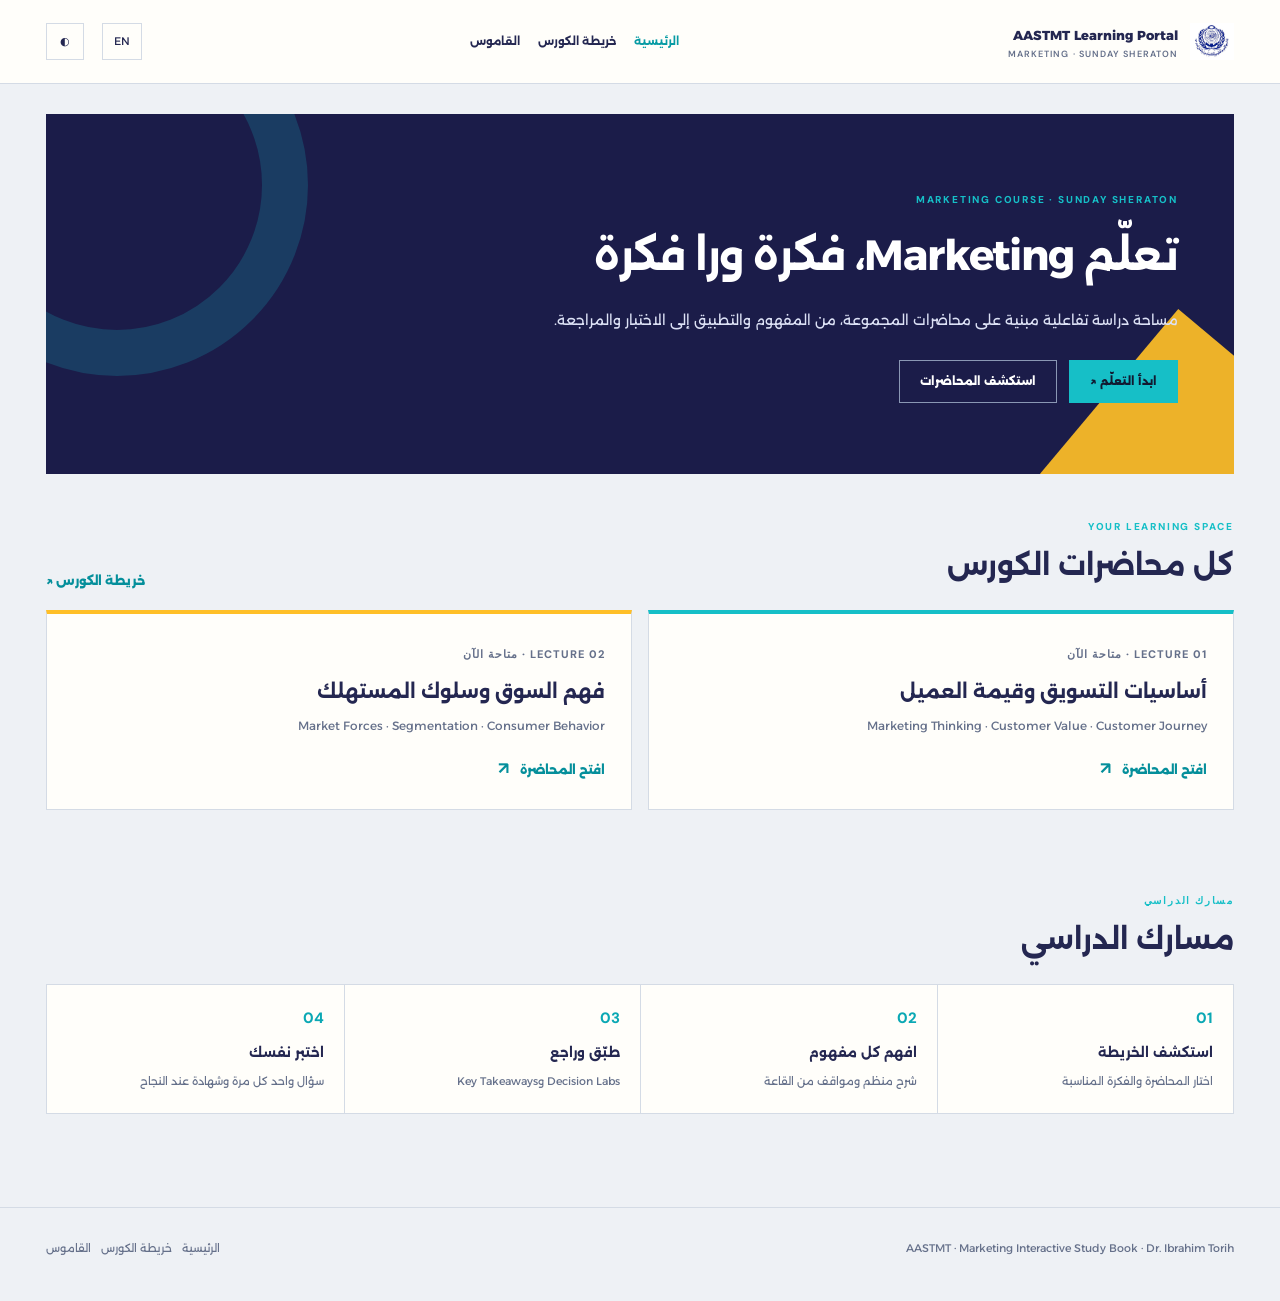
==== portal/index.html @ 1364eee6 "feat(portal): add independent home page" ====
<!doctype html>
<html lang="ar" dir="rtl"><head><meta charset="utf-8"><meta name="viewport" content="width=device-width,initial-scale=1"><meta name="theme-color" content="#26255f"><meta name="robots" content="noindex,nofollow"><meta name="description" content="AASTMT Marketing Interactive Learning Portal · Sunday Sheraton · Dr. Ibrahim Torih"><title>AASTMT Learning Portal · Sunday Sheraton</title><link rel="stylesheet" href="./assets/site.css"><link rel="icon" type="image/png" href="./../aastmt_round_logo.png"></head><body data-root="./" data-page="home"><a href="#main" class="sr-only">Skip to main content</a><div id="app"><main style="padding:45px">AASTMT Learning Portal</main></div><script defer src="./assets/site.js"></script></body></html>
---- portal/assets/site.css ----
@import url('https://fonts.googleapis.com/css2?family=Alexandria:wght@400;500;600;700;800&family=DM+Sans:wght@400;500;600;700;800&display=swap');
:root{--paper:#eef1f5;--surface:#fffefa;--ink:#242751;--muted:#65708a;--navy:#26255f;--deep:#1b1c49;--cyan:#16bfc7;--yellow:#ffbf27;--green:#7ad414;--red:#f83035;--border:#d4dbe5;--arabic:'Alexandria','IBM Plex Sans Arabic',Tahoma,sans-serif;--latin:'DM Sans','Avenir Next',Arial,sans-serif}
*{box-sizing:border-box}html{scroll-behavior:smooth}body{margin:0;background:var(--paper);color:var(--ink);font:400 14px/1.95 var(--arabic)}body[dir=ltr]{font-family:var(--latin);line-height:1.65}body.dark{--paper:#13172b;--surface:#202641;--ink:#f2f5ff;--muted:#c7cee2;--navy:#c5d1ff;--deep:#111529;--border:#405070}a{color:inherit;text-decoration:none}button{font:inherit}button,a{touch-action:manipulation}a:focus-visible,button:focus-visible{outline:3px solid var(--cyan);outline-offset:3px}.latin{font-family:var(--latin);letter-spacing:.06em}.shell{max-width:1260px;margin:auto;padding:0 36px}.site-header{position:sticky;top:0;z-index:20;background:var(--surface);border-bottom:1px solid var(--border)}.header-inner{min-height:83px;display:flex;align-items:center;justify-content:space-between;gap:18px}.mark{display:flex;align-items:center;gap:12px;font-weight:800;font-size:13px}.mark-symbol{width:42px;height:42px;display:grid;place-items:center;border:2px solid var(--navy);color:var(--navy);font:800 14px var(--latin)}.brand-sub{display:block;font:600 9px var(--latin);letter-spacing:.12em;color:var(--muted);line-height:1.4}.header-links,.tools{display:flex;align-items:center;gap:18px}.header-links a{font-weight:700;font-size:11px;transition:color .18s}.header-links a:hover,.header-links a[aria-current=page]{color:#079ba4}.tool{border:1px solid var(--border);background:transparent;color:var(--ink);cursor:pointer;padding:7px 11px;font-size:11px;min-width:38px}.eyebrow{font:800 10px var(--latin);letter-spacing:.18em;color:var(--cyan);text-transform:uppercase}.hero{background:var(--deep);color:white;position:relative;overflow:hidden;margin-top:30px;min-height:360px;display:flex;align-items:center}.hero:before{content:"";position:absolute;width:290px;height:290px;border:46px solid var(--cyan);border-radius:50%;left:-120px;top:-120px;opacity:.2}.hero:after{content:"";position:absolute;width:215px;height:215px;right:-65px;bottom:-94px;background:var(--yellow);transform:rotate(40deg);opacity:.92}.hero-body{position:relative;z-index:1;max-width:760px;padding:55px 56px}.hero h1{font-size:clamp(25px,3.3vw,45px);line-height:1.6;margin:10px 0 16px;letter-spacing:-.025em;color:white}.hero p{max-width:670px;color:#dce1f5;line-height:2.05;margin:0 0 25px}.btn{display:inline-flex;align-items:center;justify-content:center;min-height:43px;padding:10px 20px;background:var(--cyan);color:#111a31;font-weight:800;font-size:11px;border:1px solid var(--cyan);transition:transform .18s,background .18s}.btn:hover{transform:translateY(-2px);background:#61edf2}.btn.secondary{background:transparent;border-color:#8a97b4;color:white}.btn.secondary:hover{background:#303a62}.btn.small{min-height:38px;padding:7px 14px}.hero-actions{display:flex;gap:12px;flex-wrap:wrap}.section{padding:38px 0}.section-head{display:flex;align-items:end;justify-content:space-between;gap:15px;margin-bottom:17px}.section-head h2{font-size:clamp(19px,2.4vw,28px);line-height:1.55;margin:5px 0}.muted{color:var(--muted)}.grid{display:grid;grid-template-columns:repeat(2,minmax(0,1fr));gap:16px}.grid.three{grid-template-columns:repeat(3,minmax(0,1fr))}.tile{background:var(--surface);border:1px solid var(--border);border-top:4px solid var(--cyan);padding:26px;transition:transform .18s,border-color .18s}.tile:hover{transform:translateY(-3px);border-color:var(--cyan)}.tile h3{font-size:19px;line-height:1.55;margin:10px 0 8px}.tile p{color:var(--muted);margin:0 0 18px;font-size:12px}.tile .meta{font:800 11px var(--latin);letter-spacing:.09em;color:var(--muted)}.tile.l02{border-top-color:var(--yellow)}.tile.future{border-top-color:#c3cad5;opacity:.72}.tile.future:hover{transform:none;border-color:var(--border)}.text-link{font-size:12px;font-weight:800;color:#058f9b}.arrow{font:800 17px var(--latin);margin-inline-start:8px}.path{display:grid;grid-template-columns:repeat(4,1fr);gap:0;border:1px solid var(--border);background:var(--surface)}.path-step{padding:20px;border-inline-end:1px solid var(--border)}.path-step:last-child{border:0}.step-no{font:800 15px var(--latin);color:#0ba8b4}.path-step h3{margin:8px 0 6px;font-size:13px}.path-step p{margin:0;color:var(--muted);font-size:11px}.breadcrumbs{padding:20px 0;color:var(--muted);font-size:11px}.breadcrumbs a:hover{text-decoration:underline}.page-title{border-top:5px solid var(--cyan);padding:38px 45px;background:var(--surface);margin:14px 0 24px}.page-title h1{font-size:clamp(24px,3vw,34px);margin:9px 0}.page-title p{max-width:800px;color:var(--muted);margin:0}.paper{background:var(--surface);padding:26px 34px;border:1px solid var(--border)}.paper h2{font-size:19px;margin:0 0 12px}.units{margin:0;padding-inline-start:24px;display:grid;gap:12px}.units li{padding:7px 0;border-bottom:1px solid var(--border)}.back-link{font-size:12px;color:var(--muted);font-weight:700}.notice{padding:16px 20px;background:var(--surface);border-inline-start:4px solid var(--yellow);font-size:12px}.footer{border-top:1px solid var(--border);color:var(--muted);font-size:11px;padding:30px 0 42px;margin-top:55px}.footer-inner{display:flex;justify-content:space-between;gap:14px;flex-wrap:wrap}.utility{display:flex;gap:10px;flex-wrap:wrap}.utility a:hover{text-decoration:underline}.sr-only{position:absolute;width:1px;height:1px;overflow:hidden;clip:rect(0,0,0,0)}@media(max-width:800px){.shell{padding:0 22px}.header-links{display:none}.hero{min-height:320px}.hero-body{padding:38px 30px}.grid.three{grid-template-columns:repeat(2,minmax(0,1fr))}.path{grid-template-columns:repeat(2,1fr)}.path-step:nth-child(2){border-inline-end:0}.path-step:nth-child(-n+2){border-bottom:1px solid var(--border)}}@media(max-width:550px){.shell{padding:0 14px}.header-inner{min-height:71px}.mark-symbol{width:34px;height:34px}.brand-sub{font-size:8px}.tools{gap:5px}.hero{margin-top:12px;min-height:390px}.hero:after{width:110px;height:110px;right:-65px;bottom:-55px}.hero-body{padding:32px 22px}.hero h1{font-size:26px}.hero p{font-size:12px}.grid,.grid.three{grid-template-columns:1fr}.tile{padding:20px}.section{padding:25px 0}.section-head{align-items:start}.page-title{padding:25px 22px}.paper{padding:20px}.footer-inner{flex-direction:column}}@media(prefers-reduced-motion:reduce){*,*:before,*:after{scroll-behavior:auto!important;transition:none!important}}
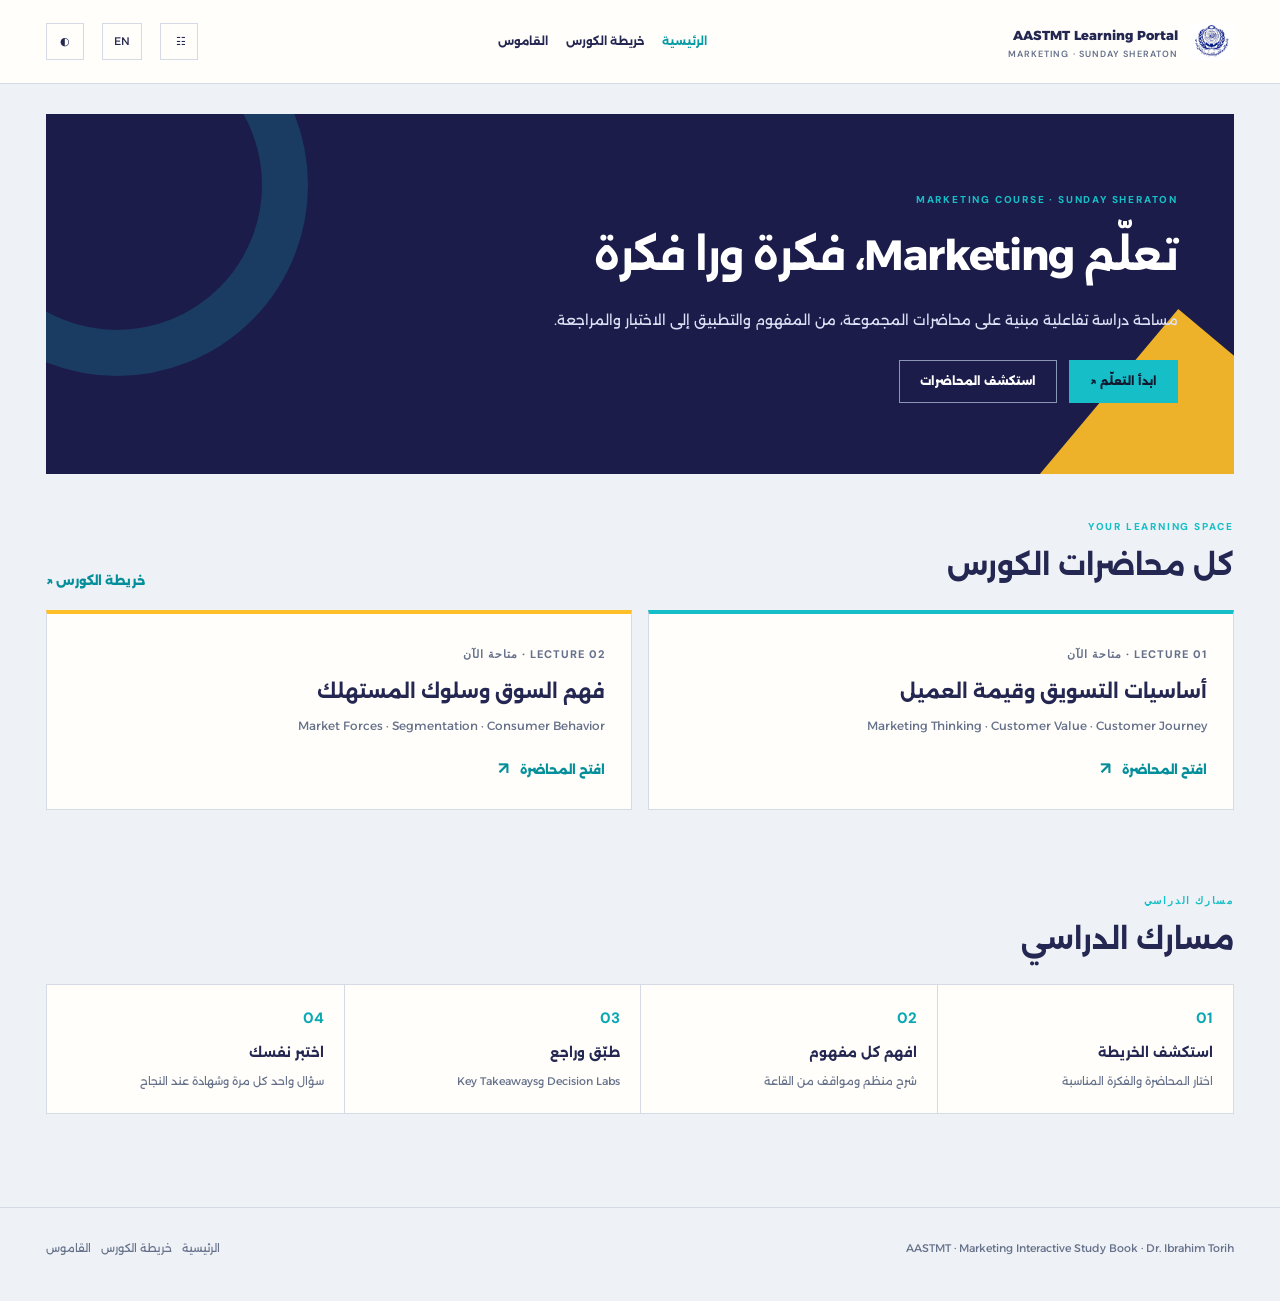
==== commit c310b444: "feat(portal): track physical route page views with confirmed GA4 stream" ====
--- a/portal/index.html
+++ b/portal/index.html
@@ -1,2 +1,2 @@
 <!doctype html>
-<html lang="ar" dir="rtl"><head><meta charset="utf-8"><meta name="viewport" content="width=device-width,initial-scale=1"><meta name="theme-color" content="#26255f"><meta name="robots" content="noindex,nofollow"><meta name="description" content="AASTMT Marketing Interactive Learning Portal · Sunday Sheraton · Dr. Ibrahim Torih"><title>AASTMT Learning Portal · Sunday Sheraton</title><link rel="stylesheet" href="./assets/site.css"><link rel="icon" type="image/png" href="./../aastmt_round_logo.png"></head><body data-root="./" data-page="home"><a href="#main" class="sr-only">Skip to main content</a><div id="app"><main style="padding:45px">AASTMT Learning Portal</main></div><script defer src="./assets/site.js"></script></body></html>+<html lang="ar" dir="rtl"><head><meta charset="utf-8"><meta name="viewport" content="width=device-width,initial-scale=1"><meta name="theme-color" content="#26255f"><meta name="robots" content="noindex,nofollow"><meta name="description" content="AASTMT Marketing Interactive Learning Portal · Sunday Sheraton · Dr. Ibrahim Torih"><title>AASTMT Learning Portal · Sunday Sheraton</title><link rel="stylesheet" href="./assets/site.css"><link rel="icon" type="image/png" href="./../aastmt_round_logo.png"><script async src="https://www.googletagmanager.com/gtag/js?id=G-WJT7SS21NT"></script><script>window.dataLayer=window.dataLayer||[];function gtag(){dataLayer.push(arguments)}gtag('js',new Date());gtag('config','G-WJT7SS21NT',{send_page_view:true});</script></head><body data-root="./" data-page="home"><a href="#main" class="sr-only">Skip to main content</a><div id="app"><main style="padding:45px">AASTMT Learning Portal</main></div><script defer src="./assets/site.js"></script></body></html>
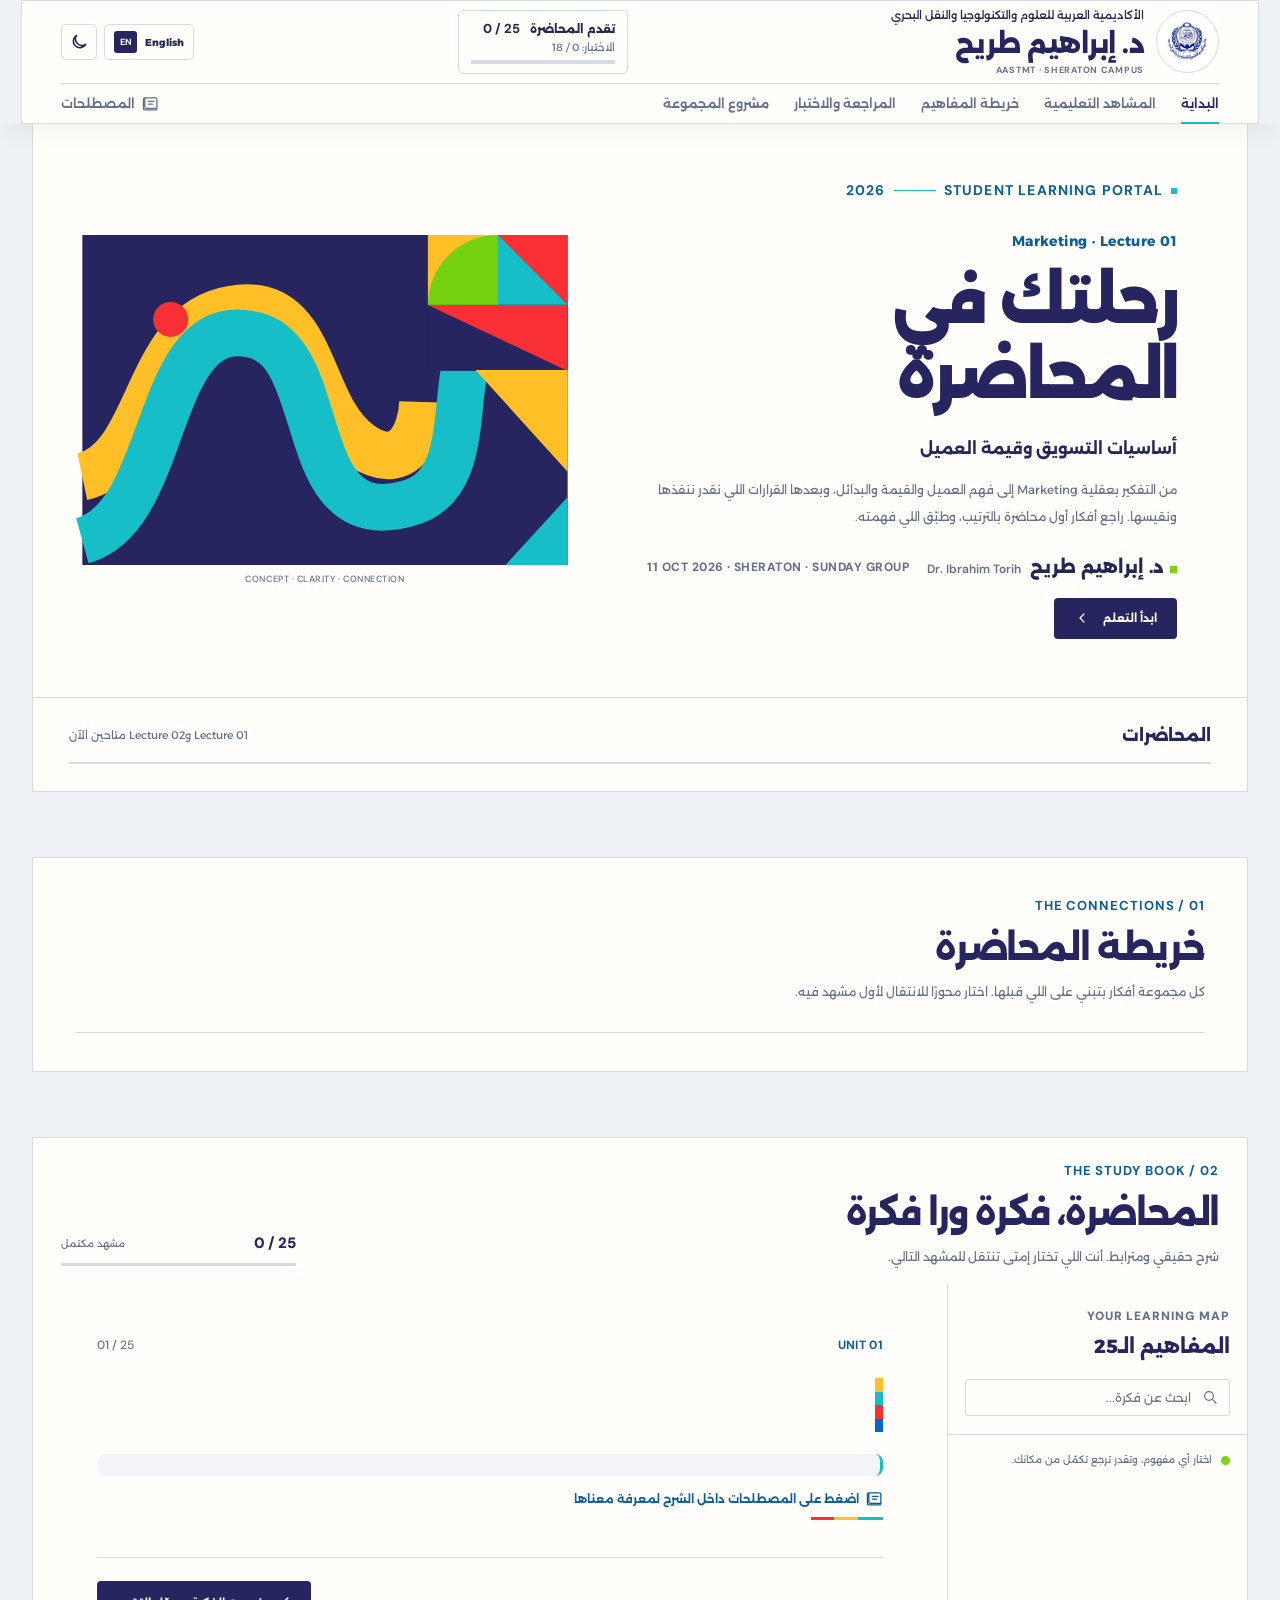
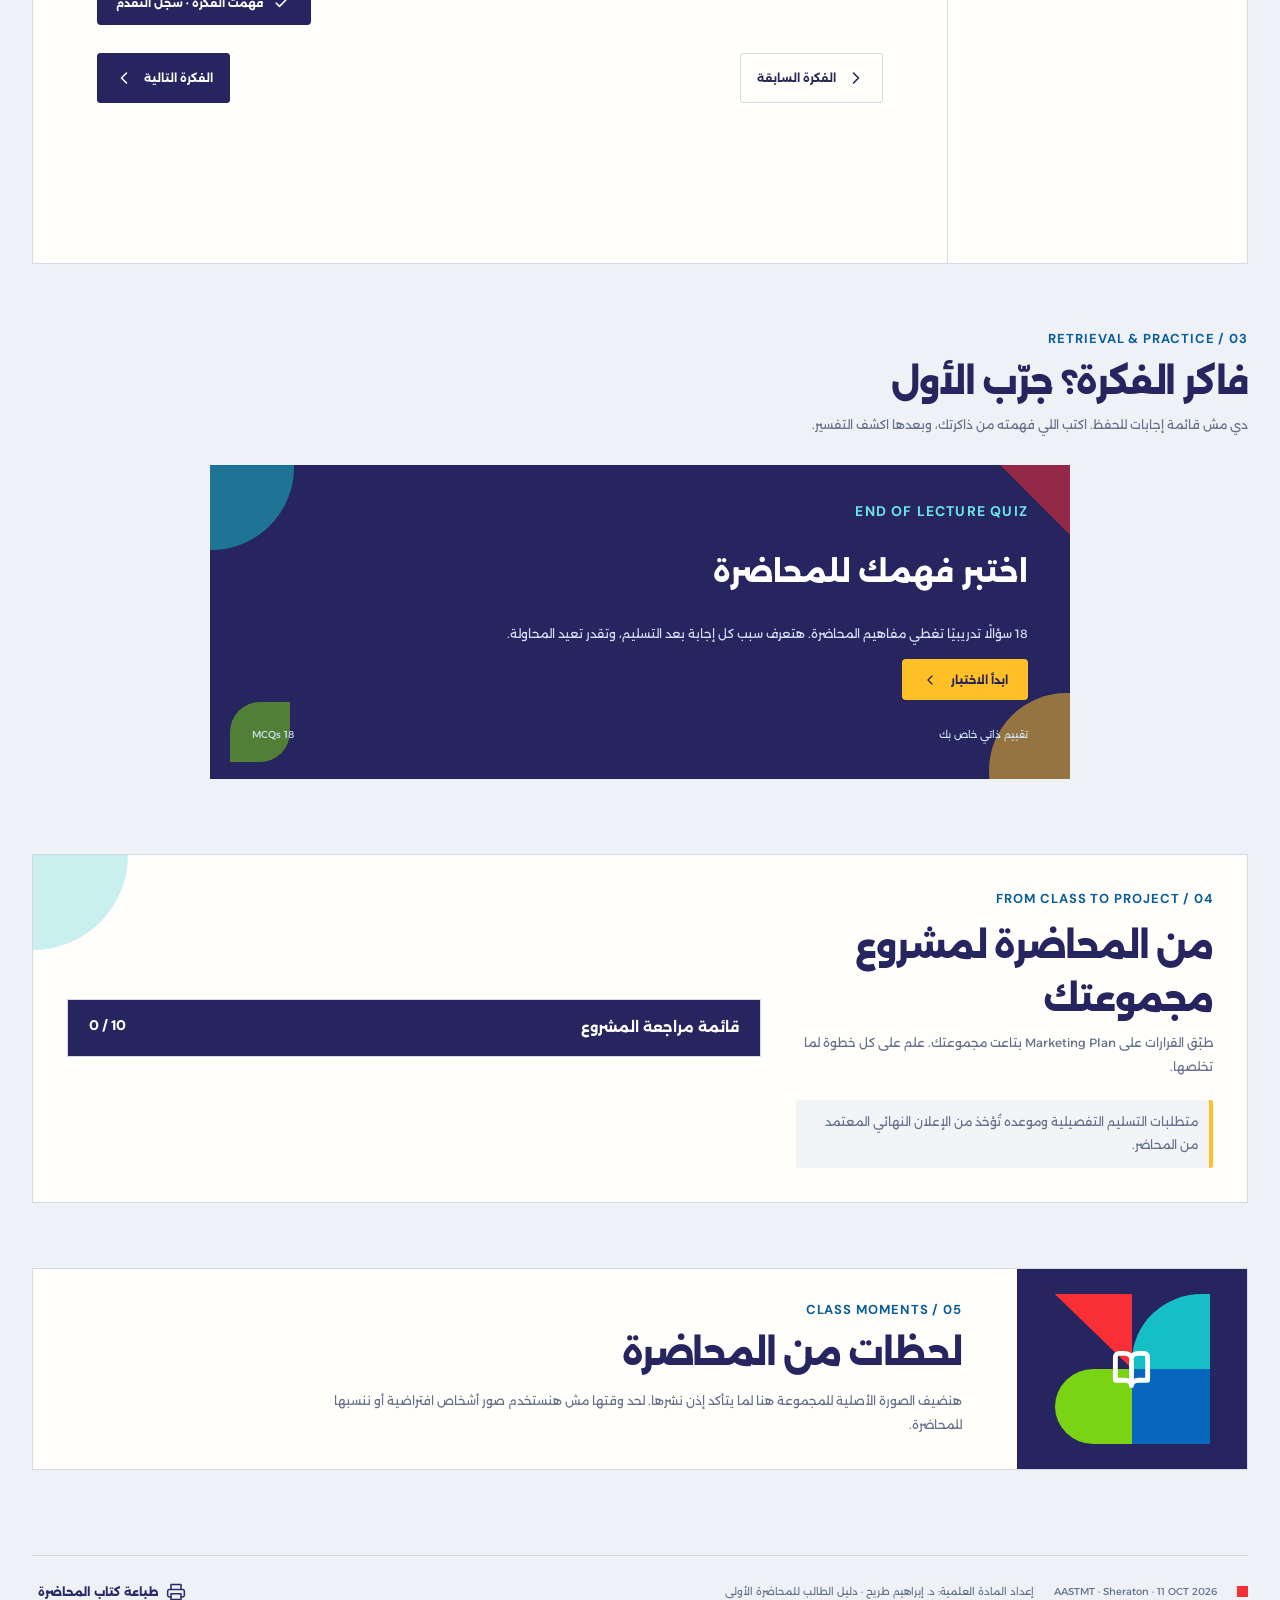
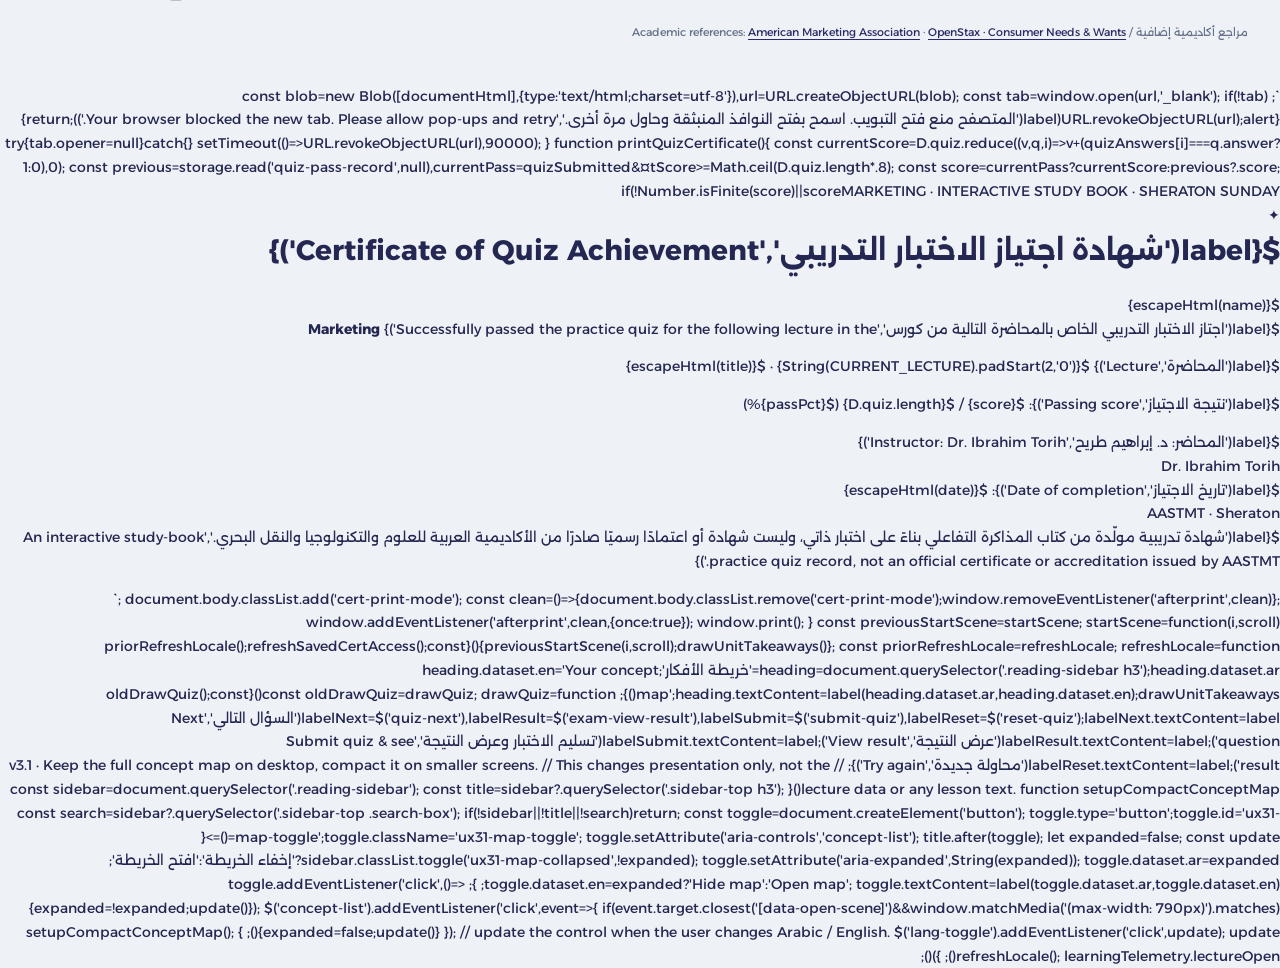
==== commit 84d816c1: "fix: retire duplicate portal page and redirect to unified original-content website" ====
--- a/portal/index.html
+++ b/portal/index.html
@@ -1,2 +1 @@
-<!doctype html>
-<html lang="ar" dir="rtl"><head><meta charset="utf-8"><meta name="viewport" content="width=device-width,initial-scale=1"><meta name="theme-color" content="#26255f"><meta name="robots" content="noindex,nofollow"><meta name="description" content="AASTMT Marketing Interactive Learning Portal · Sunday Sheraton · Dr. Ibrahim Torih"><title>AASTMT Learning Portal · Sunday Sheraton</title><link rel="stylesheet" href="./assets/site.css"><link rel="icon" type="image/png" href="./../aastmt_round_logo.png"><script async src="https://www.googletagmanager.com/gtag/js?id=G-WJT7SS21NT"></script><script>window.dataLayer=window.dataLayer||[];function gtag(){dataLayer.push(arguments)}gtag('js',new Date());gtag('config','G-WJT7SS21NT',{send_page_view:true});</script></head><body data-root="./" data-page="home"><a href="#main" class="sr-only">Skip to main content</a><div id="app"><main style="padding:45px">AASTMT Learning Portal</main></div><script defer src="./assets/site.js"></script></body></html>+<!doctype html><html lang="ar" dir="rtl"><head><meta charset="utf-8"><meta name="robots" content="noindex,follow"><meta name="viewport" content="width=device-width,initial-scale=1"><title>AASTMT Learning Portal · Sunday Sheraton</title><meta http-equiv="refresh" content="0;url=../?page=home"><script>location.replace("../?page=home")</script></head><body><p><a href="../?page=home">AASTMT Learning Portal · المتابعة إلى موقع المحاضرات</a></p></body></html>
